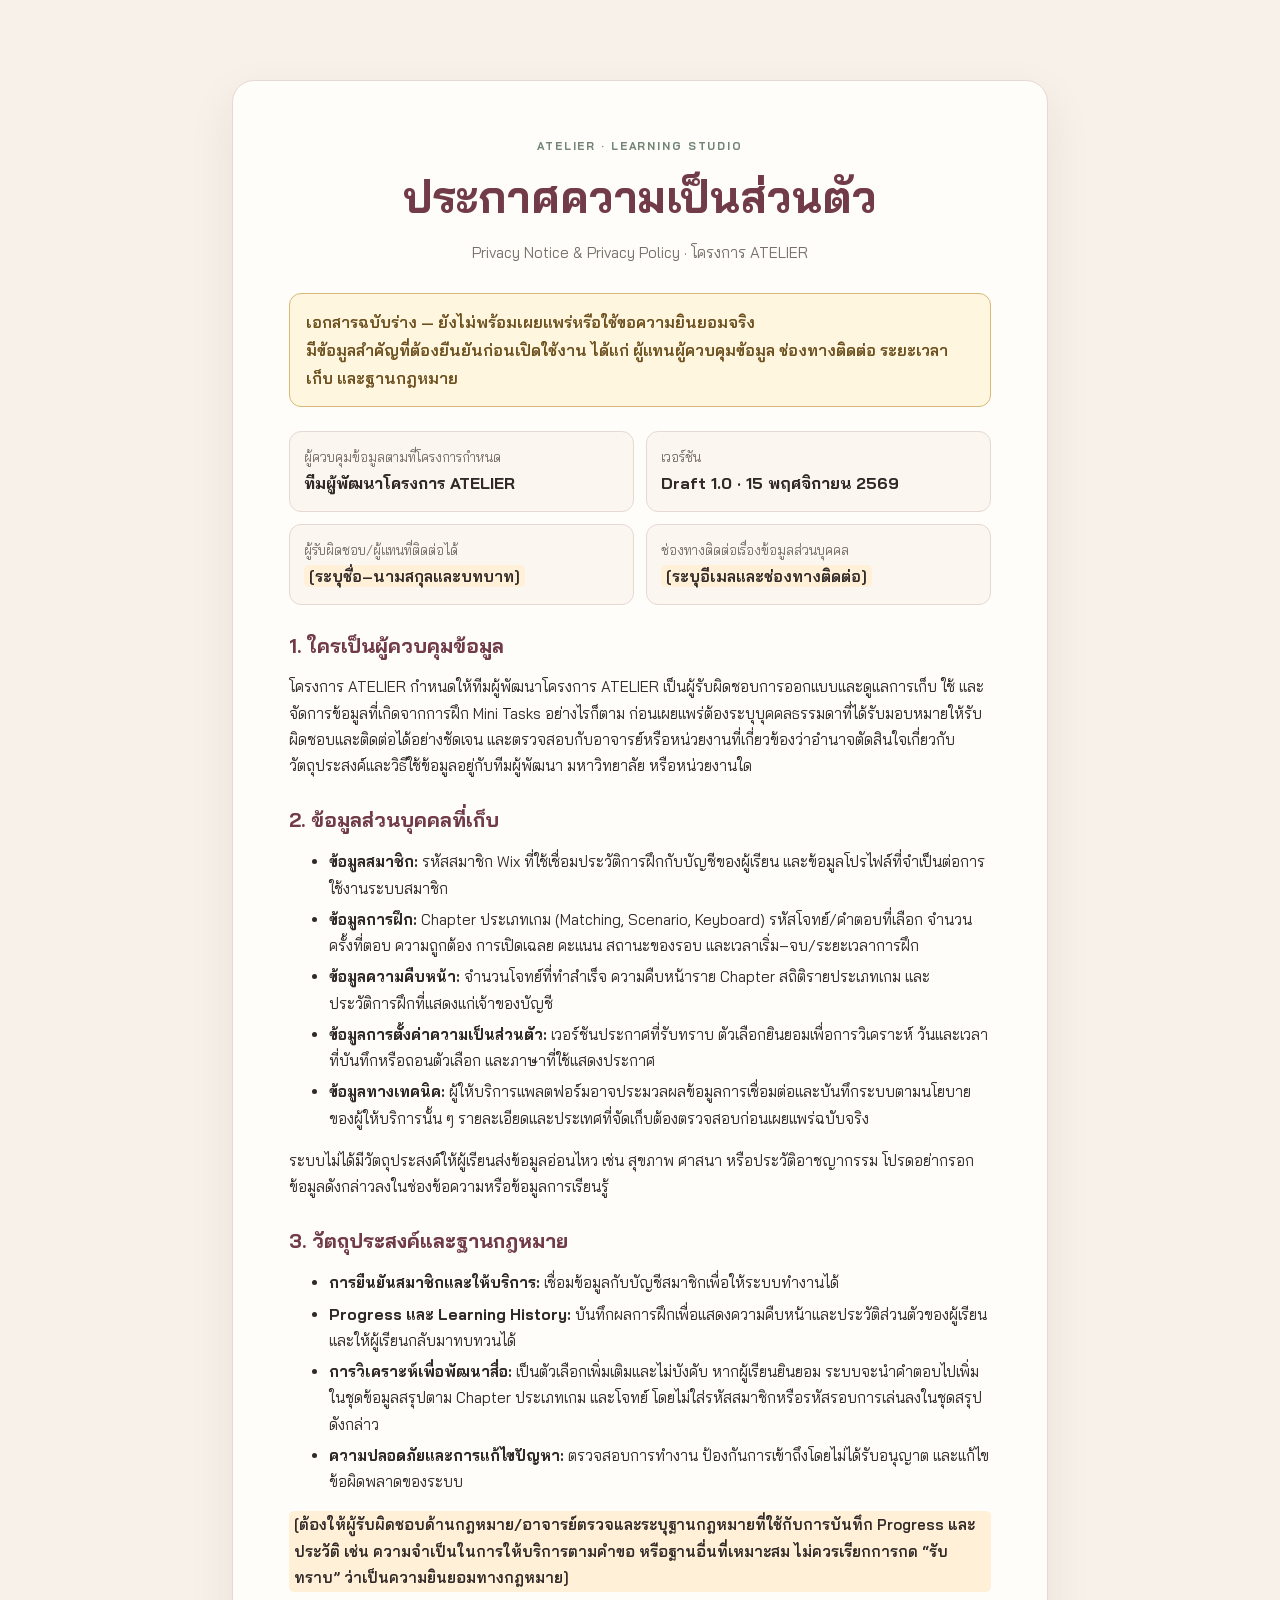
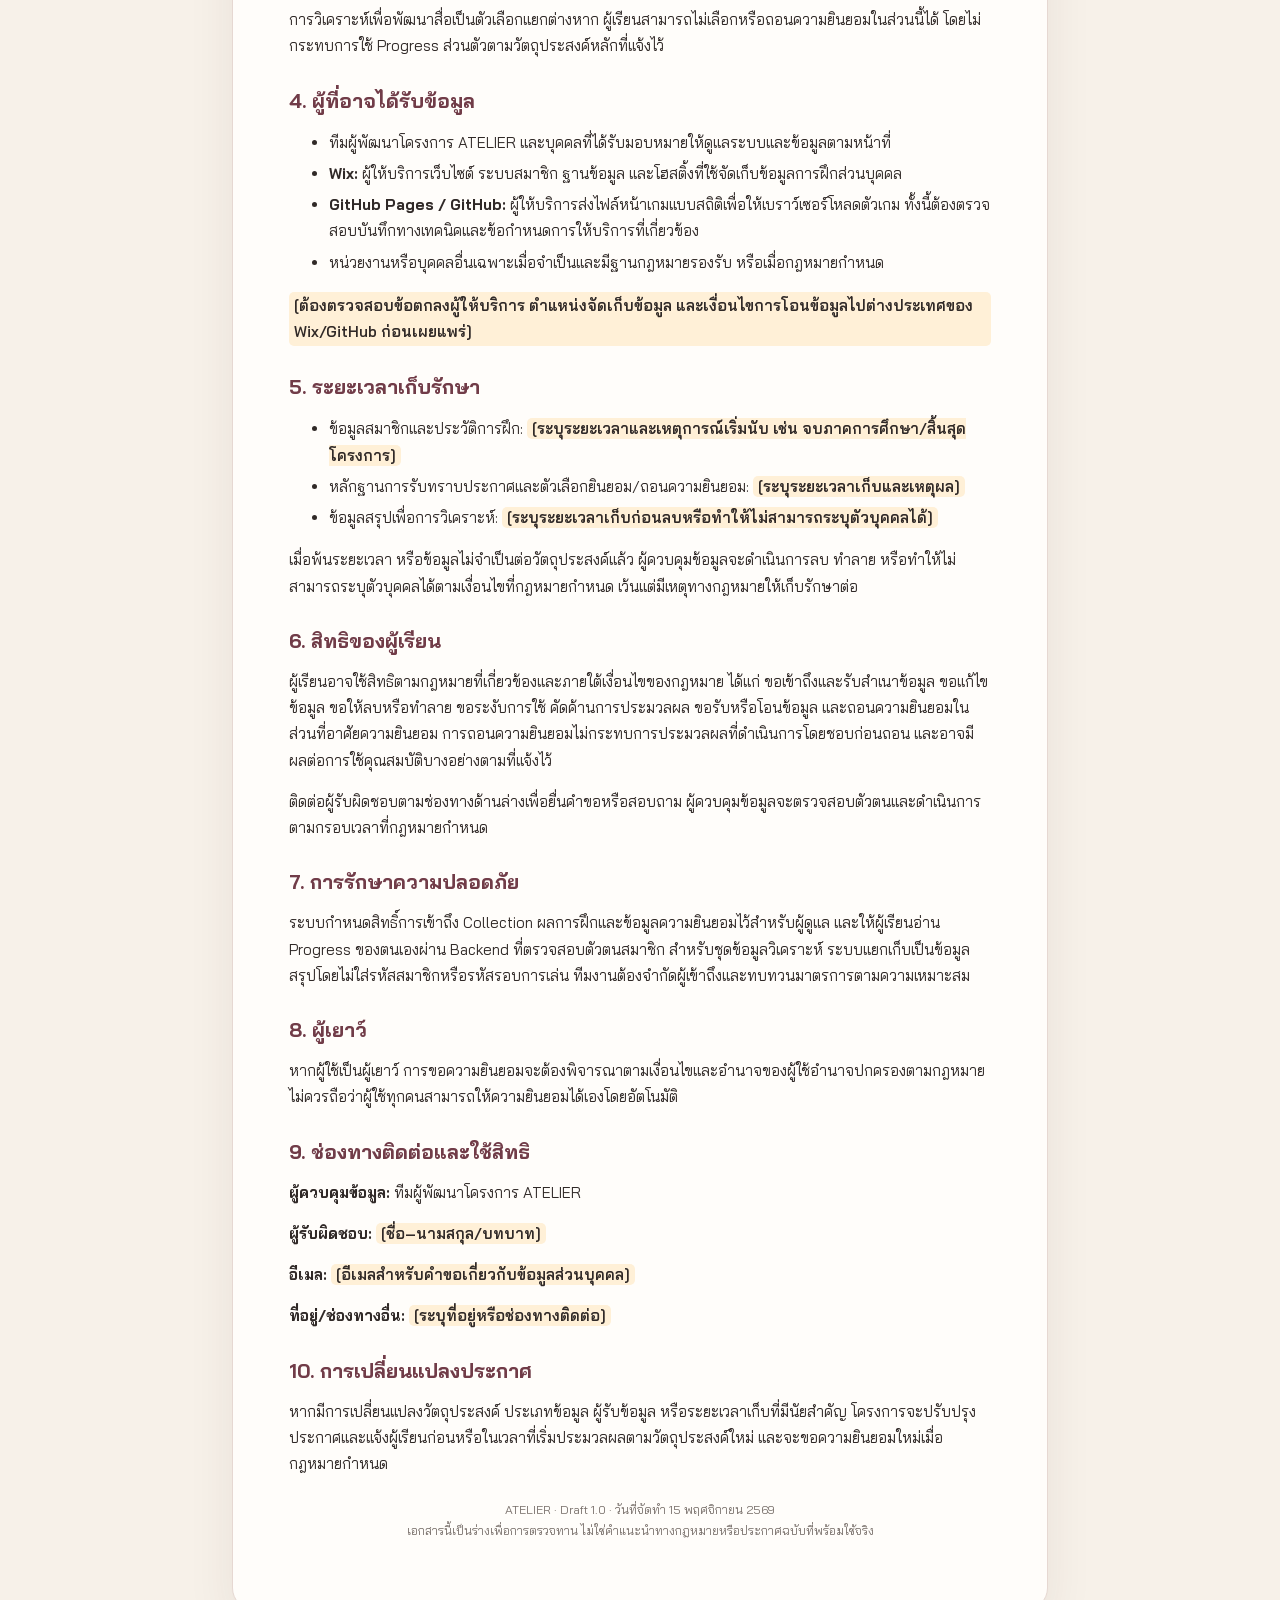
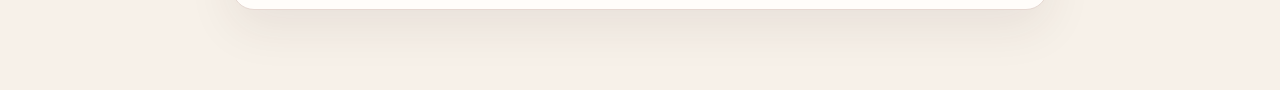
==== privacy-policy.html @ 86a50d72 "Add Thai ATELIER privacy policy draft for review" ====
<!doctype html>
<html lang="th">
<head>
  <meta charset="utf-8">
  <meta name="viewport" content="width=device-width,initial-scale=1">
  <meta name="theme-color" content="#f7f1e9">
  <title>Privacy Policy — ATELIER</title>
  <link rel="preconnect" href="https://fonts.googleapis.com">
  <link rel="preconnect" href="https://fonts.gstatic.com" crossorigin>
  <link href="https://fonts.googleapis.com/css2?family=Bai+Jamjuree:wght@300;400;500;600;700&display=swap" rel="stylesheet">
  <style>
    :root{--cream:#f7f1e9;--burgundy:#713c48;--sage:#718575;--ink:#302927;--paper:#fffdfa;--muted:#776e69;--line:#e6d8d2}
    *{box-sizing:border-box}
    body{margin:0;background:var(--cream);color:var(--ink);font-family:"Bai Jamjuree",sans-serif;line-height:1.75}
    main{max-width:900px;margin:38px auto;padding:clamp(18px,4vw,42px)}
    .sheet{background:var(--paper);border:1px solid var(--line);border-radius:22px;padding:clamp(24px,5vw,56px);box-shadow:0 18px 48px rgba(65,40,40,.08)}
    .eyebrow{text-align:center;color:var(--sage);font-size:11px;font-weight:700;letter-spacing:.17em}
    h1,h2{color:var(--burgundy);line-height:1.3}
    h1{text-align:center;font-size:clamp(30px,5vw,44px);margin:12px 0}
    .subtitle{text-align:center;color:var(--muted);margin-bottom:26px}
    h2{font-size:20px;margin:28px 0 8px}
    p,li{font-size:15px}
    li{margin:5px 0}
    .draft{padding:14px 16px;border:1px solid #d9b977;background:#fff6df;color:#6c4f1d;border-radius:12px;font-weight:600;margin:20px 0}
    .placeholder{background:#fff0d7;padding:1px 5px;border-radius:5px;font-weight:600}
    .meta{display:grid;grid-template-columns:1fr 1fr;gap:12px;margin:24px 0}
    .meta>div{border:1px solid var(--line);padding:14px;border-radius:12px;background:#fbf6f0}
    .meta small{display:block;color:var(--muted)}
    a{color:var(--burgundy)}
    .footer{text-align:center;color:var(--muted);font-size:12px;margin-top:22px}
    @media(max-width:650px){main{margin:0 auto;padding:12px}.sheet{border-radius:14px}.meta{grid-template-columns:1fr}}
  </style>
</head>
<body>
<main>
  <article class="sheet">
    <div class="eyebrow">ATELIER · LEARNING STUDIO</div>
    <h1>ประกาศความเป็นส่วนตัว</h1>
    <p class="subtitle">Privacy Notice & Privacy Policy · โครงการ ATELIER</p>

    <div class="draft">
      เอกสารฉบับร่าง — ยังไม่พร้อมเผยแพร่หรือใช้ขอความยินยอมจริง
      <br>มีข้อมูลสำคัญที่ต้องยืนยันก่อนเปิดใช้งาน ได้แก่ ผู้แทนผู้ควบคุมข้อมูล ช่องทางติดต่อ ระยะเวลาเก็บ และฐานกฎหมาย
    </div>

    <div class="meta">
      <div><small>ผู้ควบคุมข้อมูลตามที่โครงการกำหนด</small><strong>ทีมผู้พัฒนาโครงการ ATELIER</strong></div>
      <div><small>เวอร์ชัน</small><strong>Draft 1.0 · 15 พฤศจิกายน 2569</strong></div>
      <div><small>ผู้รับผิดชอบ/ผู้แทนที่ติดต่อได้</small><strong class="placeholder">[ระบุชื่อ–นามสกุลและบทบาท]</strong></div>
      <div><small>ช่องทางติดต่อเรื่องข้อมูลส่วนบุคคล</small><strong class="placeholder">[ระบุอีเมลและช่องทางติดต่อ]</strong></div>
    </div>

    <h2>1. ใครเป็นผู้ควบคุมข้อมูล</h2>
    <p>โครงการ ATELIER กำหนดให้ทีมผู้พัฒนาโครงการ ATELIER เป็นผู้รับผิดชอบการออกแบบและดูแลการเก็บ ใช้ และจัดการข้อมูลที่เกิดจากการฝึก Mini Tasks อย่างไรก็ตาม ก่อนเผยแพร่ต้องระบุบุคคลธรรมดาที่ได้รับมอบหมายให้รับผิดชอบและติดต่อได้อย่างชัดเจน และตรวจสอบกับอาจารย์หรือหน่วยงานที่เกี่ยวข้องว่าอำนาจตัดสินใจเกี่ยวกับวัตถุประสงค์และวิธีใช้ข้อมูลอยู่กับทีมผู้พัฒนา มหาวิทยาลัย หรือหน่วยงานใด</p>

    <h2>2. ข้อมูลส่วนบุคคลที่เก็บ</h2>
    <ul>
      <li><strong>ข้อมูลสมาชิก:</strong> รหัสสมาชิก Wix ที่ใช้เชื่อมประวัติการฝึกกับบัญชีของผู้เรียน และข้อมูลโปรไฟล์ที่จำเป็นต่อการใช้งานระบบสมาชิก</li>
      <li><strong>ข้อมูลการฝึก:</strong> Chapter ประเภทเกม (Matching, Scenario, Keyboard) รหัสโจทย์/คำตอบที่เลือก จำนวนครั้งที่ตอบ ความถูกต้อง การเปิดเฉลย คะแนน สถานะของรอบ และเวลาเริ่ม–จบ/ระยะเวลาการฝึก</li>
      <li><strong>ข้อมูลความคืบหน้า:</strong> จำนวนโจทย์ที่ทำสำเร็จ ความคืบหน้าราย Chapter สถิติรายประเภทเกม และประวัติการฝึกที่แสดงแก่เจ้าของบัญชี</li>
      <li><strong>ข้อมูลการตั้งค่าความเป็นส่วนตัว:</strong> เวอร์ชันประกาศที่รับทราบ ตัวเลือกยินยอมเพื่อการวิเคราะห์ วันและเวลาที่บันทึกหรือถอนตัวเลือก และภาษาที่ใช้แสดงประกาศ</li>
      <li><strong>ข้อมูลทางเทคนิค:</strong> ผู้ให้บริการแพลตฟอร์มอาจประมวลผลข้อมูลการเชื่อมต่อและบันทึกระบบตามนโยบายของผู้ให้บริการนั้น ๆ รายละเอียดและประเทศที่จัดเก็บต้องตรวจสอบก่อนเผยแพร่ฉบับจริง</li>
    </ul>
    <p>ระบบไม่ได้มีวัตถุประสงค์ให้ผู้เรียนส่งข้อมูลอ่อนไหว เช่น สุขภาพ ศาสนา หรือประวัติอาชญากรรม โปรดอย่ากรอกข้อมูลดังกล่าวลงในช่องข้อความหรือข้อมูลการเรียนรู้</p>

    <h2>3. วัตถุประสงค์และฐานกฎหมาย</h2>
    <ul>
      <li><strong>การยืนยันสมาชิกและให้บริการ:</strong> เชื่อมข้อมูลกับบัญชีสมาชิกเพื่อให้ระบบทำงานได้</li>
      <li><strong>Progress และ Learning History:</strong> บันทึกผลการฝึกเพื่อแสดงความคืบหน้าและประวัติส่วนตัวของผู้เรียน และให้ผู้เรียนกลับมาทบทวนได้</li>
      <li><strong>การวิเคราะห์เพื่อพัฒนาสื่อ:</strong> เป็นตัวเลือกเพิ่มเติมและไม่บังคับ หากผู้เรียนยินยอม ระบบจะนำคำตอบไปเพิ่มในชุดข้อมูลสรุปตาม Chapter ประเภทเกม และโจทย์ โดยไม่ใส่รหัสสมาชิกหรือรหัสรอบการเล่นลงในชุดสรุปดังกล่าว</li>
      <li><strong>ความปลอดภัยและการแก้ไขปัญหา:</strong> ตรวจสอบการทำงาน ป้องกันการเข้าถึงโดยไม่ได้รับอนุญาต และแก้ไขข้อผิดพลาดของระบบ</li>
    </ul>
    <p class="placeholder">[ต้องให้ผู้รับผิดชอบด้านกฎหมาย/อาจารย์ตรวจและระบุฐานกฎหมายที่ใช้กับการบันทึก Progress และประวัติ เช่น ความจำเป็นในการให้บริการตามคำขอ หรือฐานอื่นที่เหมาะสม ไม่ควรเรียกการกด “รับทราบ” ว่าเป็นความยินยอมทางกฎหมาย]</p>
    <p>การวิเคราะห์เพื่อพัฒนาสื่อเป็นตัวเลือกแยกต่างหาก ผู้เรียนสามารถไม่เลือกหรือถอนความยินยอมในส่วนนี้ได้ โดยไม่กระทบการใช้ Progress ส่วนตัวตามวัตถุประสงค์หลักที่แจ้งไว้</p>

    <h2>4. ผู้ที่อาจได้รับข้อมูล</h2>
    <ul>
      <li>ทีมผู้พัฒนาโครงการ ATELIER และบุคคลที่ได้รับมอบหมายให้ดูแลระบบและข้อมูลตามหน้าที่</li>
      <li><strong>Wix:</strong> ผู้ให้บริการเว็บไซต์ ระบบสมาชิก ฐานข้อมูล และโฮสติ้งที่ใช้จัดเก็บข้อมูลการฝึกส่วนบุคคล</li>
      <li><strong>GitHub Pages / GitHub:</strong> ผู้ให้บริการส่งไฟล์หน้าเกมแบบสถิติเพื่อให้เบราว์เซอร์โหลดตัวเกม ทั้งนี้ต้องตรวจสอบบันทึกทางเทคนิคและข้อกำหนดการให้บริการที่เกี่ยวข้อง</li>
      <li>หน่วยงานหรือบุคคลอื่นเฉพาะเมื่อจำเป็นและมีฐานกฎหมายรองรับ หรือเมื่อกฎหมายกำหนด</li>
    </ul>
    <p class="placeholder">[ต้องตรวจสอบข้อตกลงผู้ให้บริการ ตำแหน่งจัดเก็บข้อมูล และเงื่อนไขการโอนข้อมูลไปต่างประเทศของ Wix/GitHub ก่อนเผยแพร่]</p>

    <h2>5. ระยะเวลาเก็บรักษา</h2>
    <ul>
      <li>ข้อมูลสมาชิกและประวัติการฝึก: <span class="placeholder">[ระบุระยะเวลาและเหตุการณ์เริ่มนับ เช่น จบภาคการศึกษา/สิ้นสุดโครงการ]</span></li>
      <li>หลักฐานการรับทราบประกาศและตัวเลือกยินยอม/ถอนความยินยอม: <span class="placeholder">[ระบุระยะเวลาเก็บและเหตุผล]</span></li>
      <li>ข้อมูลสรุปเพื่อการวิเคราะห์: <span class="placeholder">[ระบุระยะเวลาเก็บก่อนลบหรือทำให้ไม่สามารถระบุตัวบุคคลได้]</span></li>
    </ul>
    <p>เมื่อพ้นระยะเวลา หรือข้อมูลไม่จำเป็นต่อวัตถุประสงค์แล้ว ผู้ควบคุมข้อมูลจะดำเนินการลบ ทำลาย หรือทำให้ไม่สามารถระบุตัวบุคคลได้ตามเงื่อนไขที่กฎหมายกำหนด เว้นแต่มีเหตุทางกฎหมายให้เก็บรักษาต่อ</p>

    <h2>6. สิทธิของผู้เรียน</h2>
    <p>ผู้เรียนอาจใช้สิทธิตามกฎหมายที่เกี่ยวข้องและภายใต้เงื่อนไขของกฎหมาย ได้แก่ ขอเข้าถึงและรับสำเนาข้อมูล ขอแก้ไขข้อมูล ขอให้ลบหรือทำลาย ขอระงับการใช้ คัดค้านการประมวลผล ขอรับหรือโอนข้อมูล และถอนความยินยอมในส่วนที่อาศัยความยินยอม การถอนความยินยอมไม่กระทบการประมวลผลที่ดำเนินการโดยชอบก่อนถอน และอาจมีผลต่อการใช้คุณสมบัติบางอย่างตามที่แจ้งไว้</p>
    <p>ติดต่อผู้รับผิดชอบตามช่องทางด้านล่างเพื่อยื่นคำขอหรือสอบถาม ผู้ควบคุมข้อมูลจะตรวจสอบตัวตนและดำเนินการตามกรอบเวลาที่กฎหมายกำหนด</p>

    <h2>7. การรักษาความปลอดภัย</h2>
    <p>ระบบกำหนดสิทธิ์การเข้าถึง Collection ผลการฝึกและข้อมูลความยินยอมไว้สำหรับผู้ดูแล และให้ผู้เรียนอ่าน Progress ของตนเองผ่าน Backend ที่ตรวจสอบตัวตนสมาชิก สำหรับชุดข้อมูลวิเคราะห์ ระบบแยกเก็บเป็นข้อมูลสรุปโดยไม่ใส่รหัสสมาชิกหรือรหัสรอบการเล่น ทีมงานต้องจำกัดผู้เข้าถึงและทบทวนมาตรการตามความเหมาะสม</p>

    <h2>8. ผู้เยาว์</h2>
    <p>หากผู้ใช้เป็นผู้เยาว์ การขอความยินยอมจะต้องพิจารณาตามเงื่อนไขและอำนาจของผู้ใช้อำนาจปกครองตามกฎหมาย ไม่ควรถือว่าผู้ใช้ทุกคนสามารถให้ความยินยอมได้เองโดยอัตโนมัติ</p>

    <h2>9. ช่องทางติดต่อและใช้สิทธิ</h2>
    <p><strong>ผู้ควบคุมข้อมูล:</strong> ทีมผู้พัฒนาโครงการ ATELIER</p>
    <p><strong>ผู้รับผิดชอบ:</strong> <span class="placeholder">[ชื่อ–นามสกุล/บทบาท]</span></p>
    <p><strong>อีเมล:</strong> <span class="placeholder">[อีเมลสำหรับคำขอเกี่ยวกับข้อมูลส่วนบุคคล]</span></p>
    <p><strong>ที่อยู่/ช่องทางอื่น:</strong> <span class="placeholder">[ระบุที่อยู่หรือช่องทางติดต่อ]</span></p>

    <h2>10. การเปลี่ยนแปลงประกาศ</h2>
    <p>หากมีการเปลี่ยนแปลงวัตถุประสงค์ ประเภทข้อมูล ผู้รับข้อมูล หรือระยะเวลาเก็บที่มีนัยสำคัญ โครงการจะปรับปรุงประกาศและแจ้งผู้เรียนก่อนหรือในเวลาที่เริ่มประมวลผลตามวัตถุประสงค์ใหม่ และจะขอความยินยอมใหม่เมื่อกฎหมายกำหนด</p>

    <p class="footer">ATELIER · Draft 1.0 · วันที่จัดทำ 15 พฤศจิกายน 2569<br>เอกสารนี้เป็นร่างเพื่อการตรวจทาน ไม่ใช่คำแนะนำทางกฎหมายหรือประกาศฉบับที่พร้อมใช้จริง</p>
  </article>
</main>
</body>
</html>
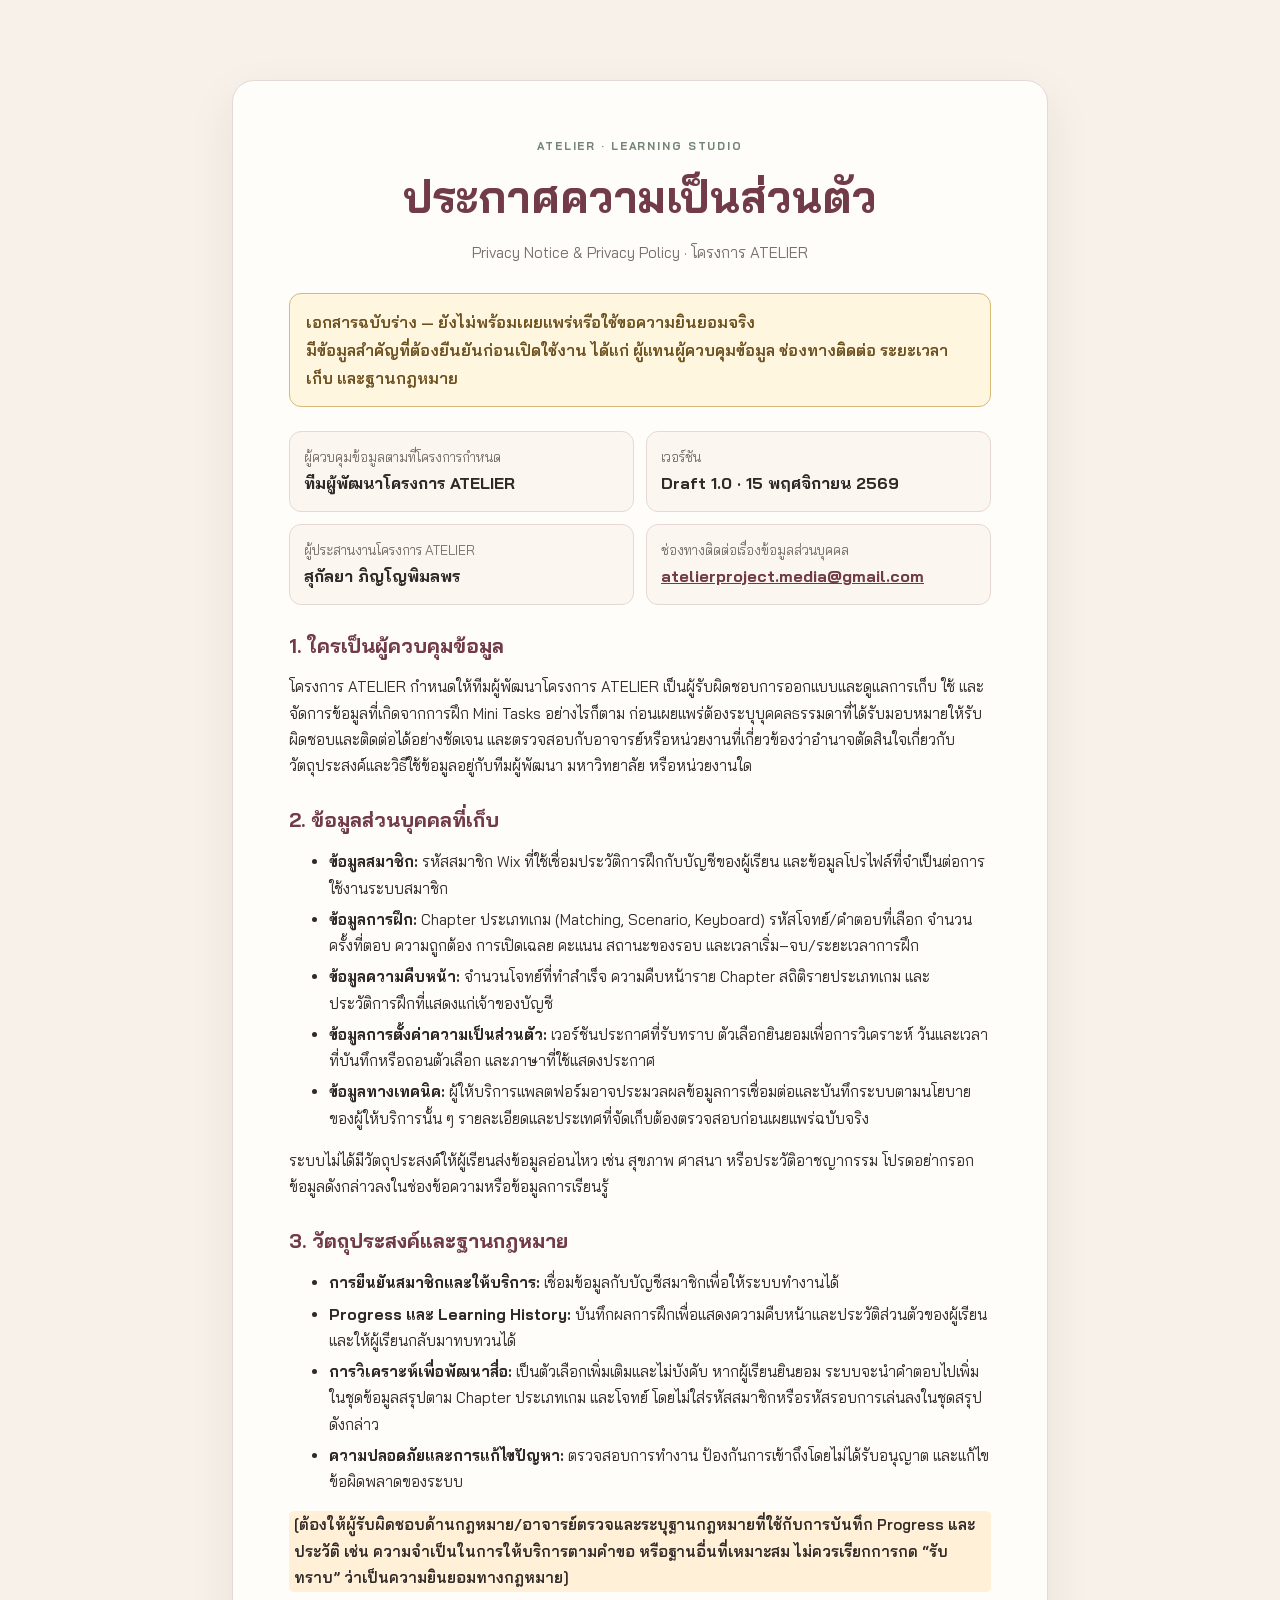
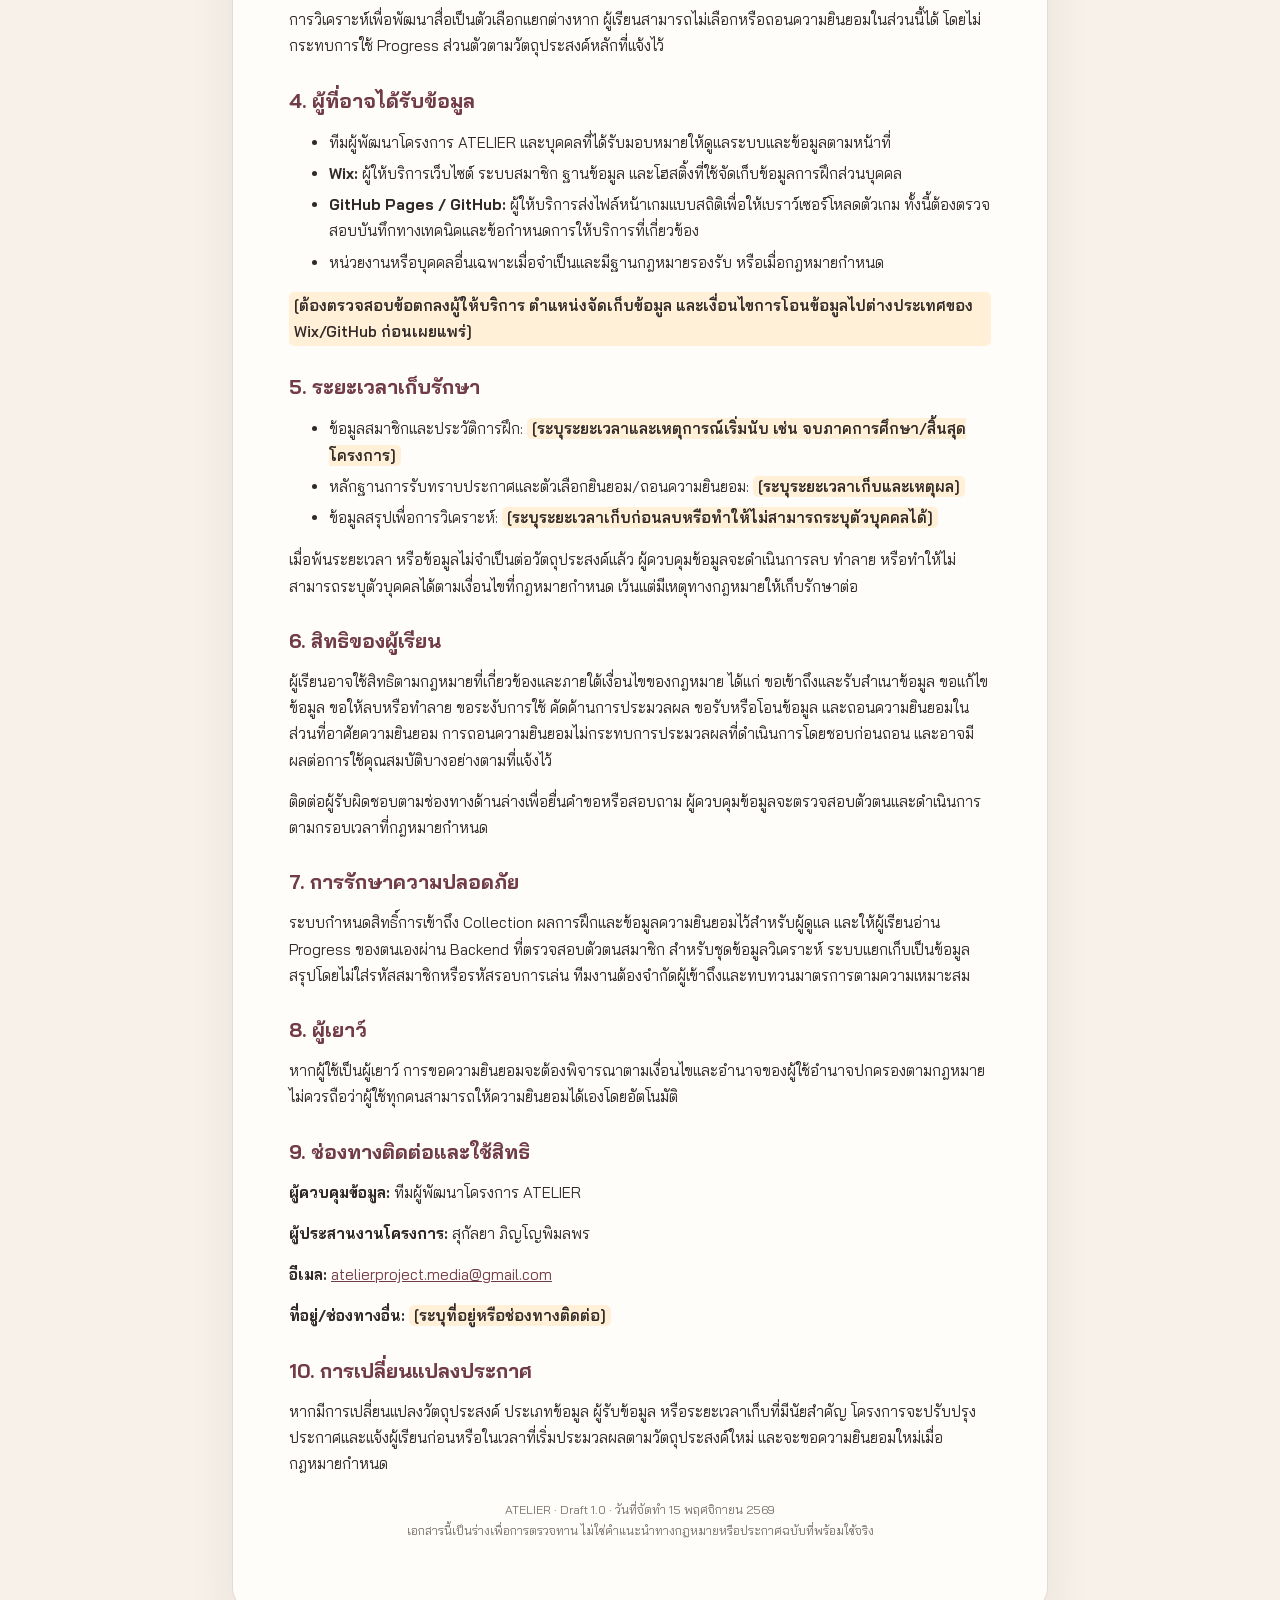
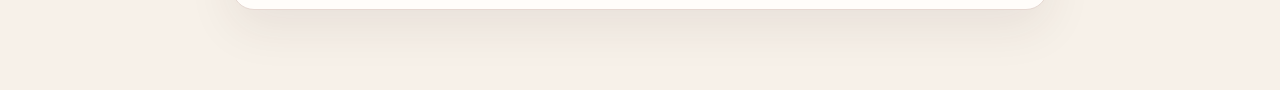
==== commit df8db768: "Add ATELIER project coordinator contact to privacy policy draft" ====
--- a/privacy-policy.html
+++ b/privacy-policy.html
@@ -46,8 +46,8 @@
     <div class="meta">
       <div><small>ผู้ควบคุมข้อมูลตามที่โครงการกำหนด</small><strong>ทีมผู้พัฒนาโครงการ ATELIER</strong></div>
       <div><small>เวอร์ชัน</small><strong>Draft 1.0 · 15 พฤศจิกายน 2569</strong></div>
-      <div><small>ผู้รับผิดชอบ/ผู้แทนที่ติดต่อได้</small><strong class="placeholder">[ระบุชื่อ–นามสกุลและบทบาท]</strong></div>
-      <div><small>ช่องทางติดต่อเรื่องข้อมูลส่วนบุคคล</small><strong class="placeholder">[ระบุอีเมลและช่องทางติดต่อ]</strong></div>
+      <div><small>ผู้ประสานงานโครงการ ATELIER</small><strong>สุกัลยา ภิญโญพิมลพร</strong></div>
+      <div><small>ช่องทางติดต่อเรื่องข้อมูลส่วนบุคคล</small><strong><a href="mailto:atelierproject.media@gmail.com">atelierproject.media@gmail.com</a></strong></div>
     </div>
 
     <h2>1. ใครเป็นผู้ควบคุมข้อมูล</h2>
@@ -102,8 +102,8 @@
 
     <h2>9. ช่องทางติดต่อและใช้สิทธิ</h2>
     <p><strong>ผู้ควบคุมข้อมูล:</strong> ทีมผู้พัฒนาโครงการ ATELIER</p>
-    <p><strong>ผู้รับผิดชอบ:</strong> <span class="placeholder">[ชื่อ–นามสกุล/บทบาท]</span></p>
-    <p><strong>อีเมล:</strong> <span class="placeholder">[อีเมลสำหรับคำขอเกี่ยวกับข้อมูลส่วนบุคคล]</span></p>
+    <p><strong>ผู้ประสานงานโครงการ:</strong> สุกัลยา ภิญโญพิมลพร</p>
+    <p><strong>อีเมล:</strong> <a href="mailto:atelierproject.media@gmail.com">atelierproject.media@gmail.com</a></p>
     <p><strong>ที่อยู่/ช่องทางอื่น:</strong> <span class="placeholder">[ระบุที่อยู่หรือช่องทางติดต่อ]</span></p>
 
     <h2>10. การเปลี่ยนแปลงประกาศ</h2>
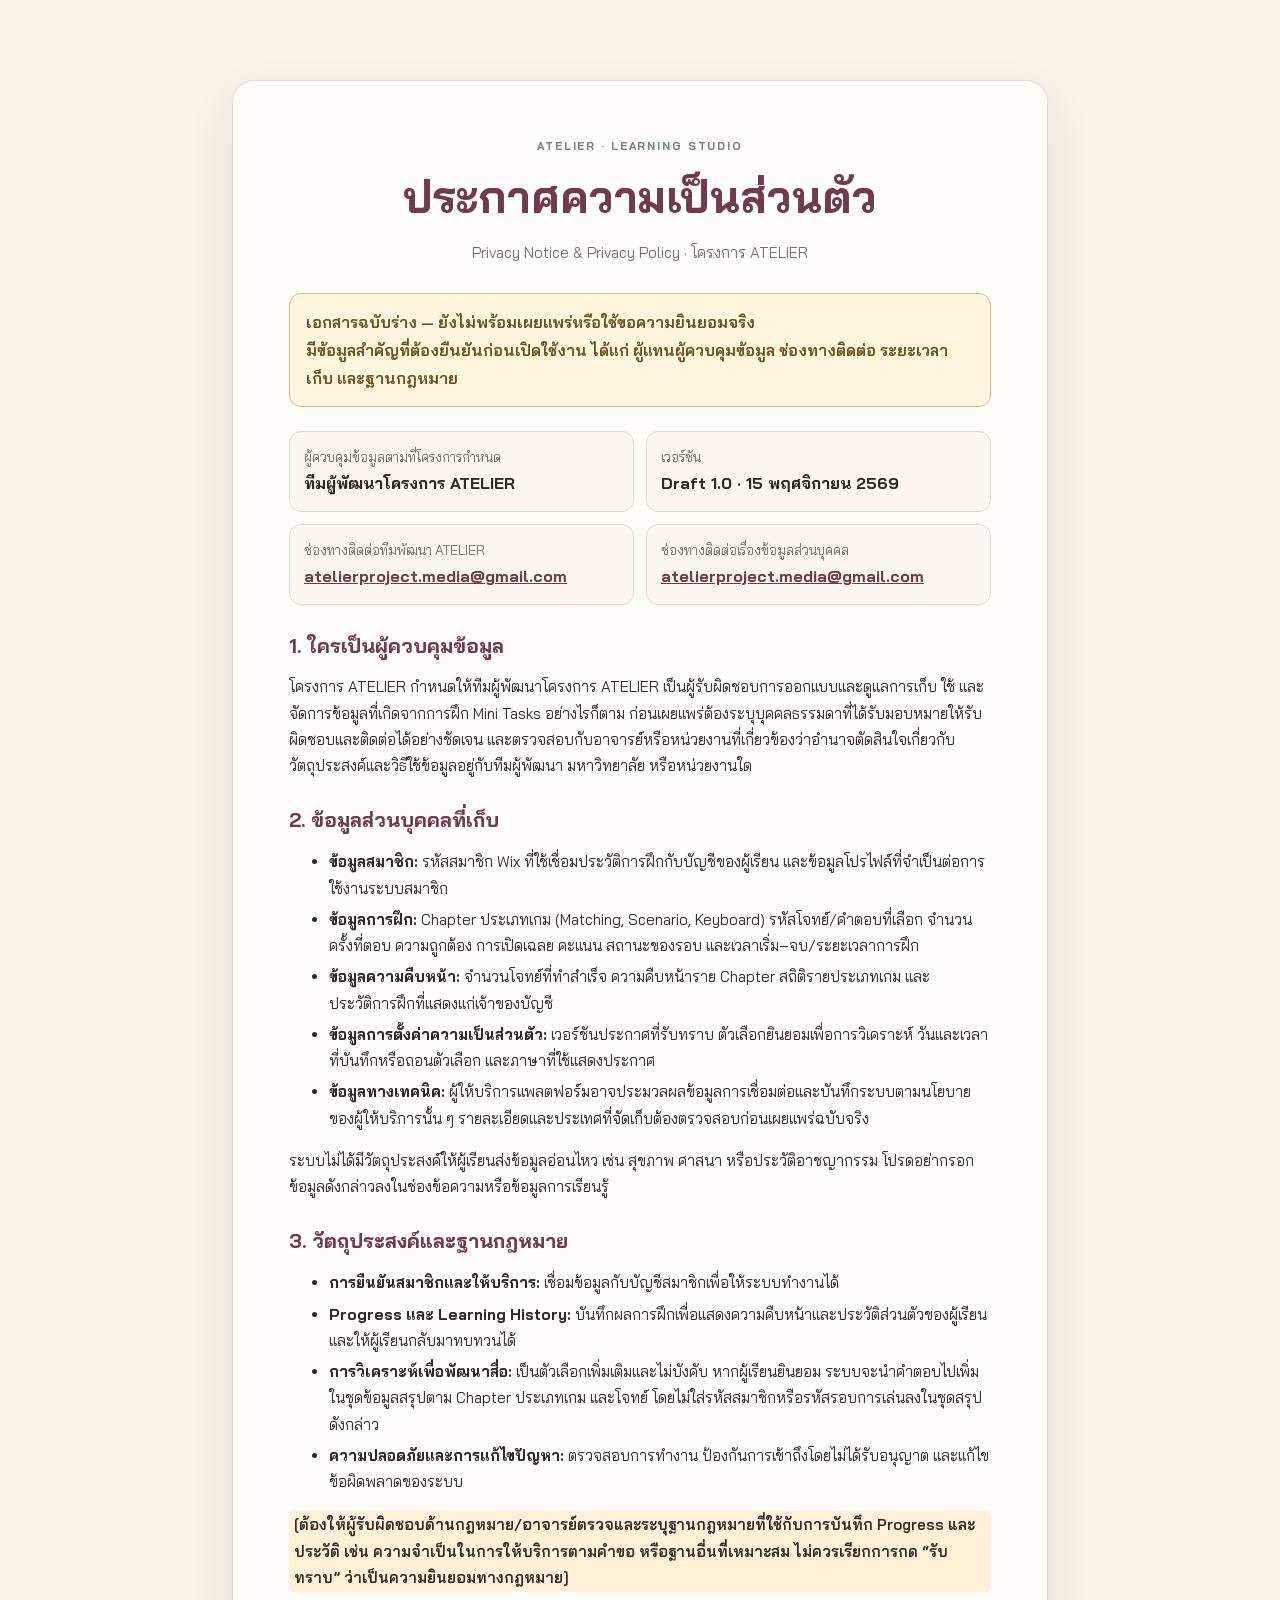
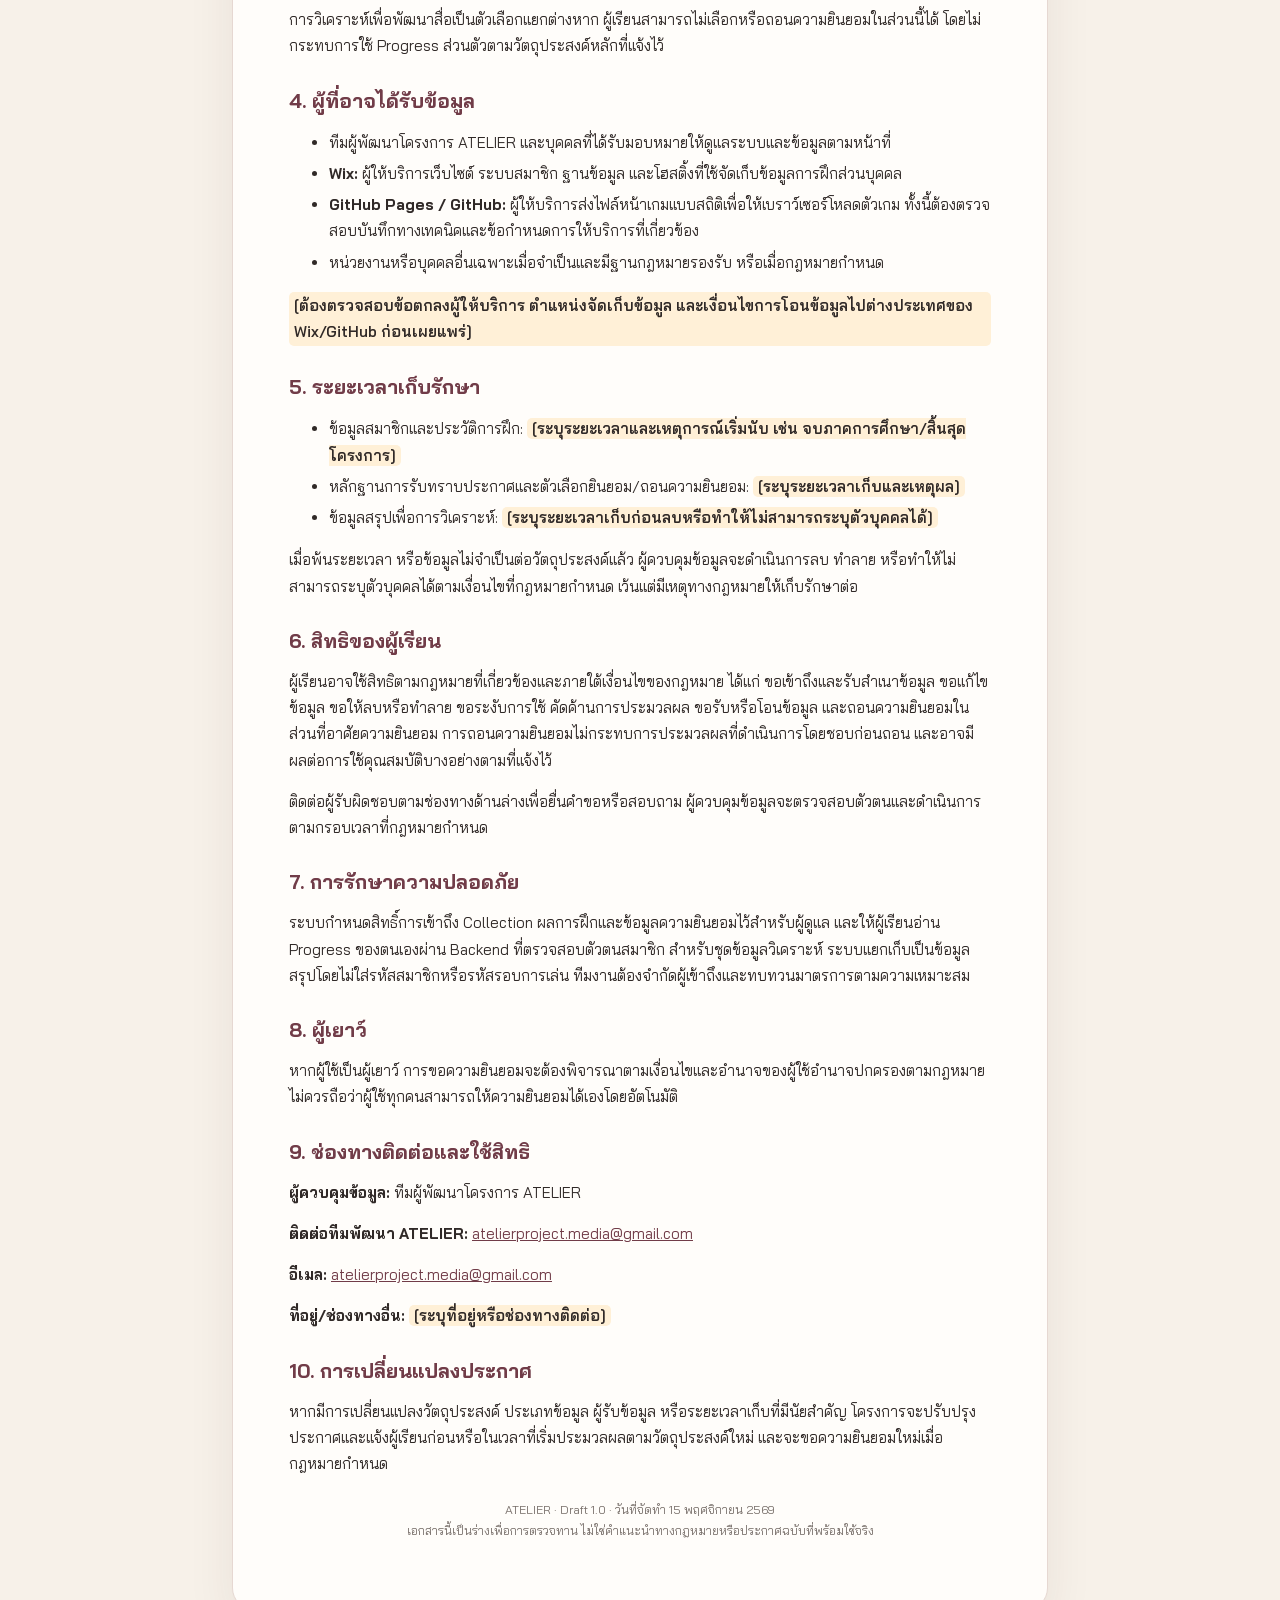
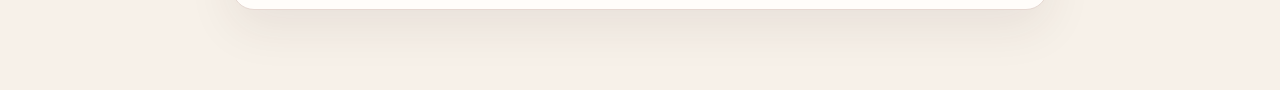
==== commit 7b4e1a8a: "Use ATELIER development team email as the sole privacy contact" ====
--- a/privacy-policy.html
+++ b/privacy-policy.html
@@ -46,7 +46,7 @@
     <div class="meta">
       <div><small>ผู้ควบคุมข้อมูลตามที่โครงการกำหนด</small><strong>ทีมผู้พัฒนาโครงการ ATELIER</strong></div>
       <div><small>เวอร์ชัน</small><strong>Draft 1.0 · 15 พฤศจิกายน 2569</strong></div>
-      <div><small>ผู้ประสานงานโครงการ ATELIER</small><strong>สุกัลยา ภิญโญพิมลพร</strong></div>
+      <div><small>ช่องทางติดต่อทีมพัฒนา ATELIER</small><strong><a href="mailto:atelierproject.media@gmail.com">atelierproject.media@gmail.com</a></strong></div>
       <div><small>ช่องทางติดต่อเรื่องข้อมูลส่วนบุคคล</small><strong><a href="mailto:atelierproject.media@gmail.com">atelierproject.media@gmail.com</a></strong></div>
     </div>
 
@@ -102,7 +102,7 @@
 
     <h2>9. ช่องทางติดต่อและใช้สิทธิ</h2>
     <p><strong>ผู้ควบคุมข้อมูล:</strong> ทีมผู้พัฒนาโครงการ ATELIER</p>
-    <p><strong>ผู้ประสานงานโครงการ:</strong> สุกัลยา ภิญโญพิมลพร</p>
+    <p><strong>ติดต่อทีมพัฒนา ATELIER:</strong> <a href="mailto:atelierproject.media@gmail.com">atelierproject.media@gmail.com</a></p>
     <p><strong>อีเมล:</strong> <a href="mailto:atelierproject.media@gmail.com">atelierproject.media@gmail.com</a></p>
     <p><strong>ที่อยู่/ช่องทางอื่น:</strong> <span class="placeholder">[ระบุที่อยู่หรือช่องทางติดต่อ]</span></p>
 
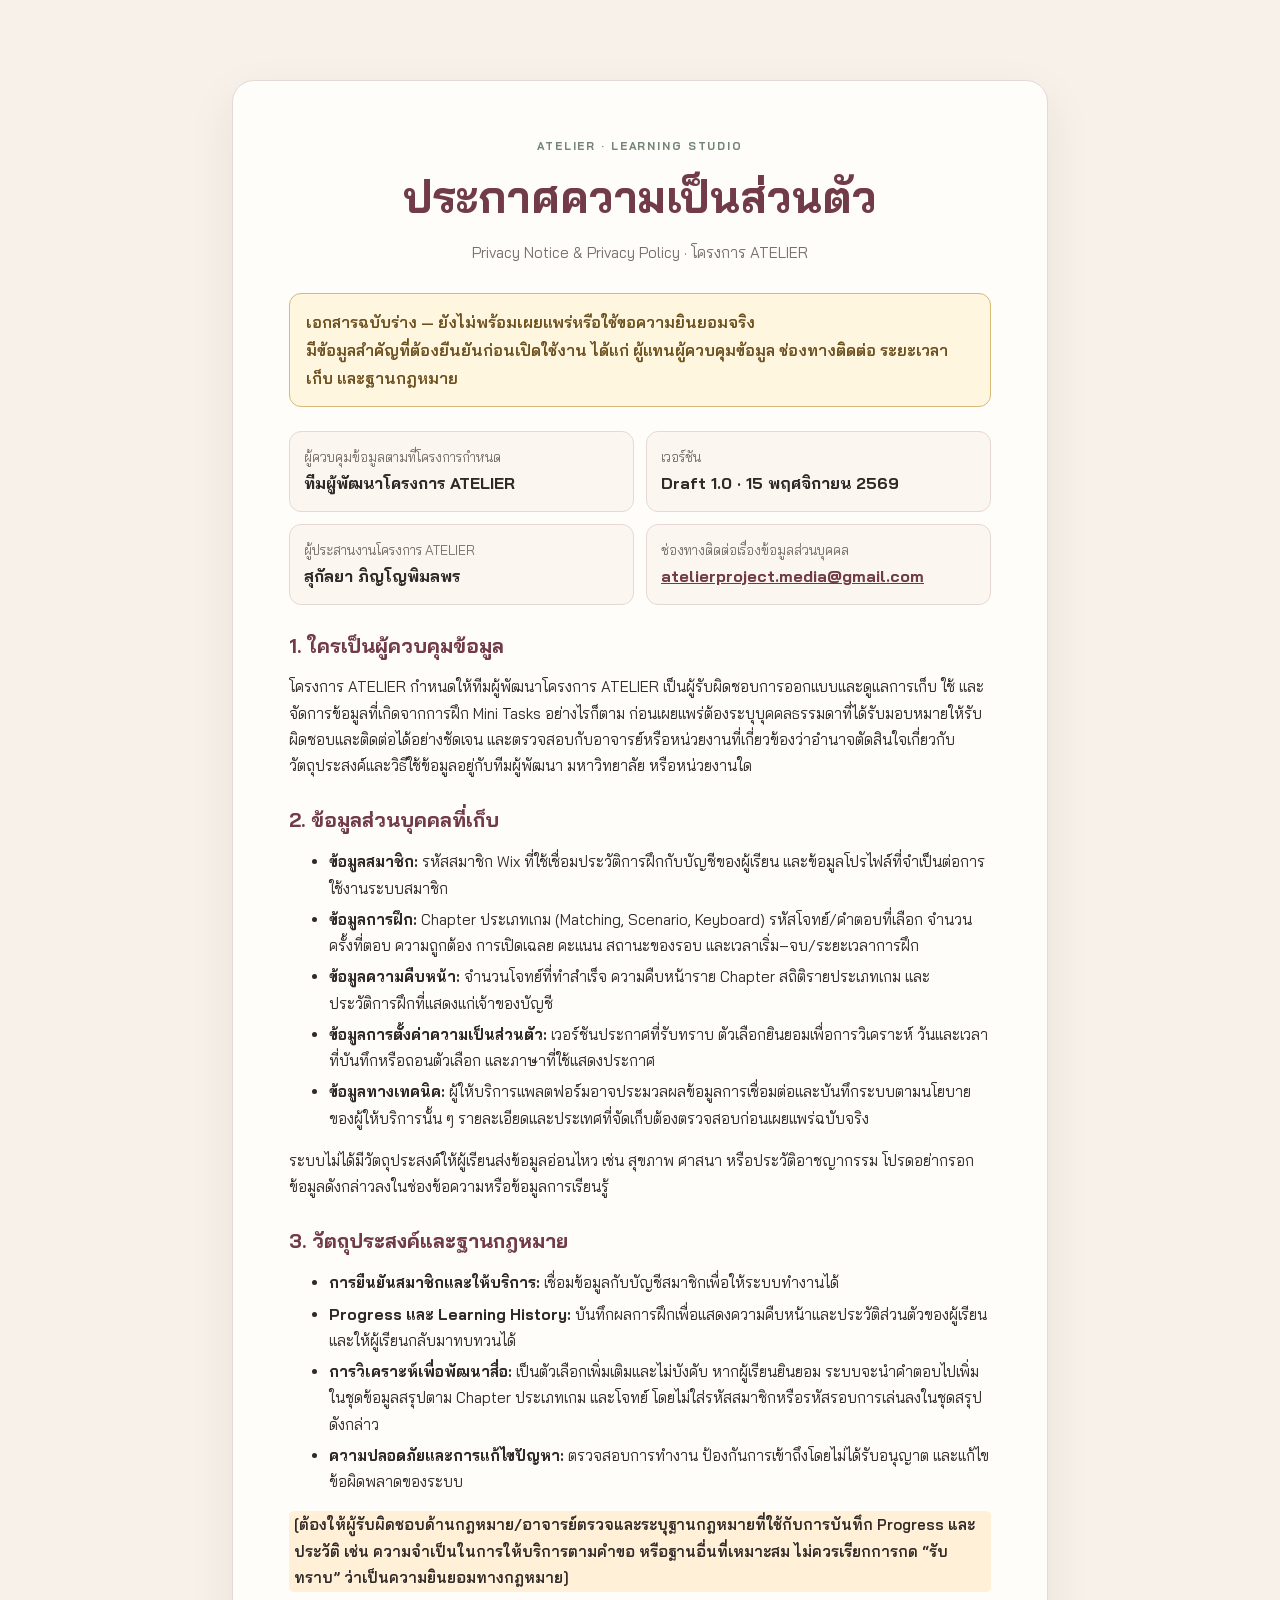
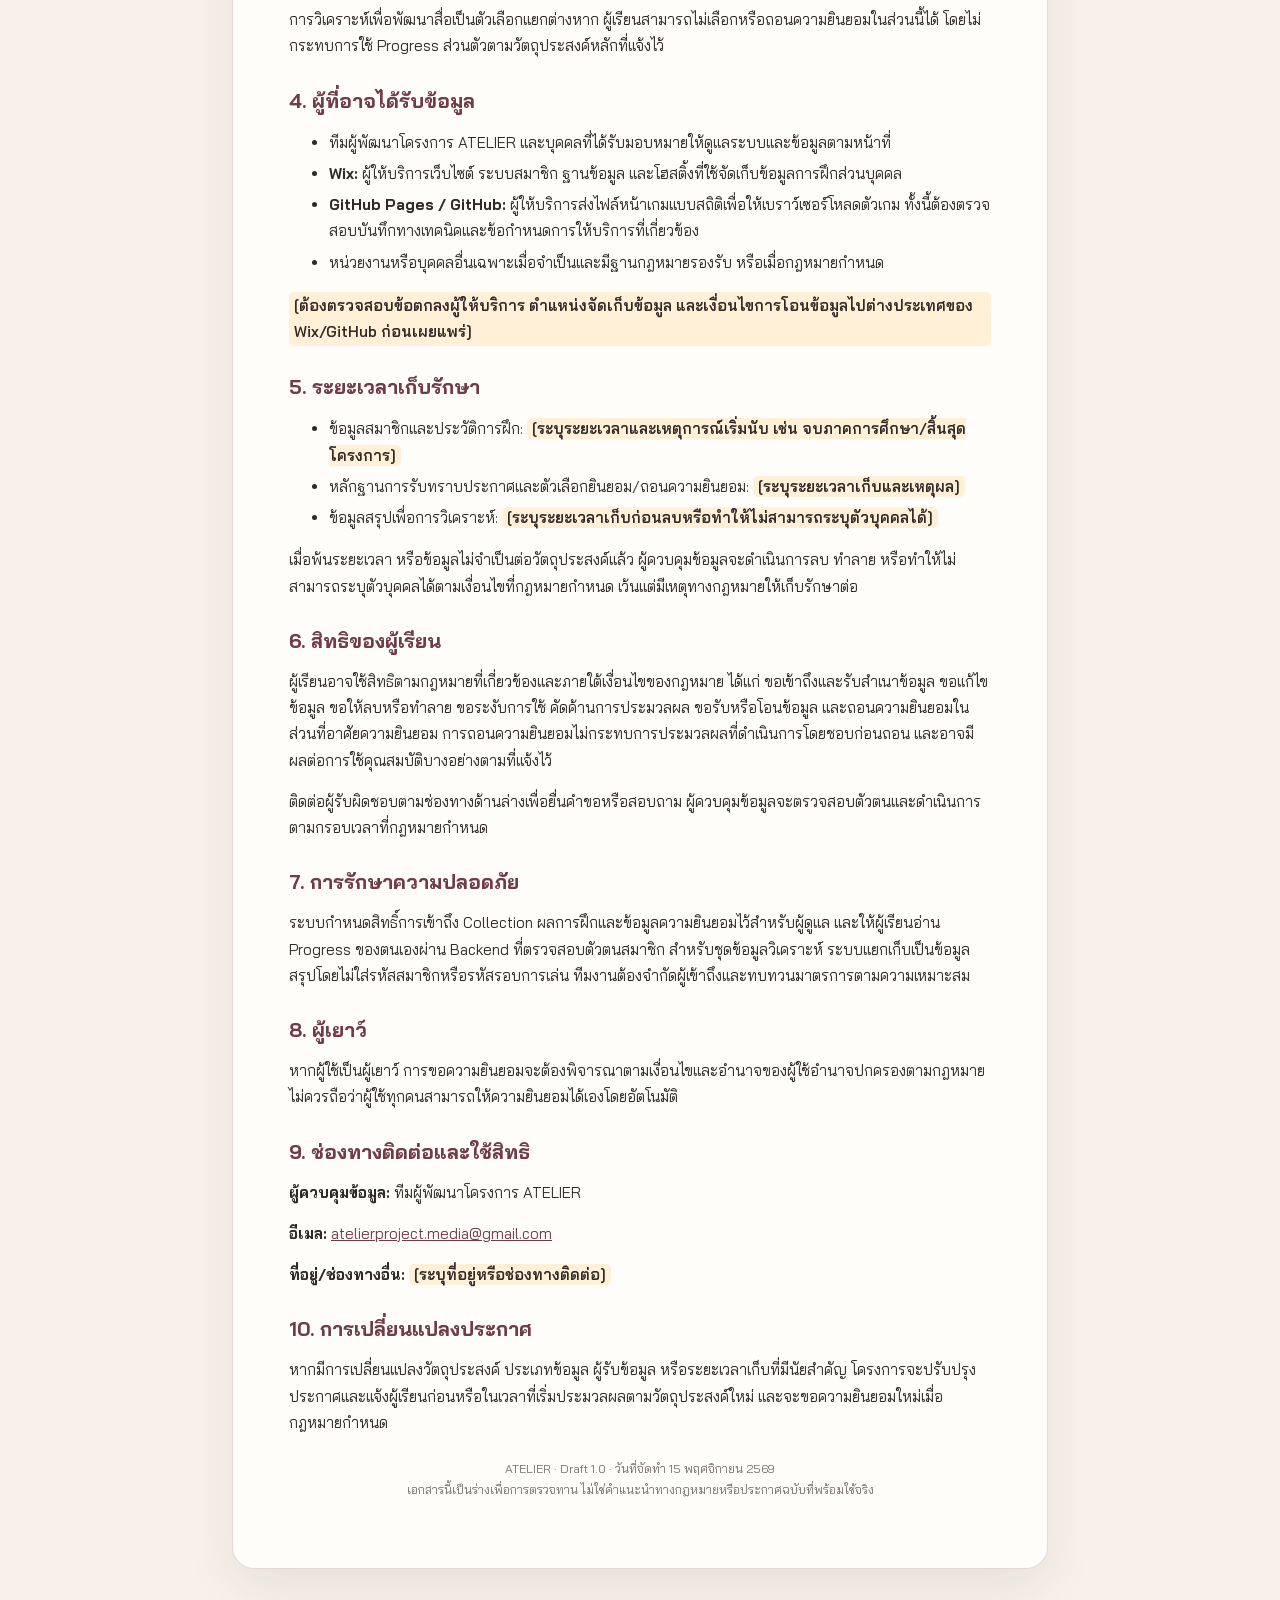
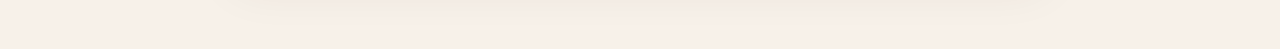
==== commit fe6af215: "Update privacy-policy.html" ====
--- a/privacy-policy.html
+++ b/privacy-policy.html
@@ -46,7 +46,7 @@
     <div class="meta">
       <div><small>ผู้ควบคุมข้อมูลตามที่โครงการกำหนด</small><strong>ทีมผู้พัฒนาโครงการ ATELIER</strong></div>
       <div><small>เวอร์ชัน</small><strong>Draft 1.0 · 15 พฤศจิกายน 2569</strong></div>
-      <div><small>ช่องทางติดต่อทีมพัฒนา ATELIER</small><strong><a href="mailto:atelierproject.media@gmail.com">atelierproject.media@gmail.com</a></strong></div>
+      <div><small>ผู้ประสานงานโครงการ ATELIER</small><strong>สุกัลยา ภิญโญพิมลพร</strong></div>
       <div><small>ช่องทางติดต่อเรื่องข้อมูลส่วนบุคคล</small><strong><a href="mailto:atelierproject.media@gmail.com">atelierproject.media@gmail.com</a></strong></div>
     </div>
 
@@ -102,7 +102,6 @@
 
     <h2>9. ช่องทางติดต่อและใช้สิทธิ</h2>
     <p><strong>ผู้ควบคุมข้อมูล:</strong> ทีมผู้พัฒนาโครงการ ATELIER</p>
-    <p><strong>ติดต่อทีมพัฒนา ATELIER:</strong> <a href="mailto:atelierproject.media@gmail.com">atelierproject.media@gmail.com</a></p>
     <p><strong>อีเมล:</strong> <a href="mailto:atelierproject.media@gmail.com">atelierproject.media@gmail.com</a></p>
     <p><strong>ที่อยู่/ช่องทางอื่น:</strong> <span class="placeholder">[ระบุที่อยู่หรือช่องทางติดต่อ]</span></p>
 
@@ -113,4 +112,4 @@
   </article>
 </main>
 </body>
-</html>+</html>
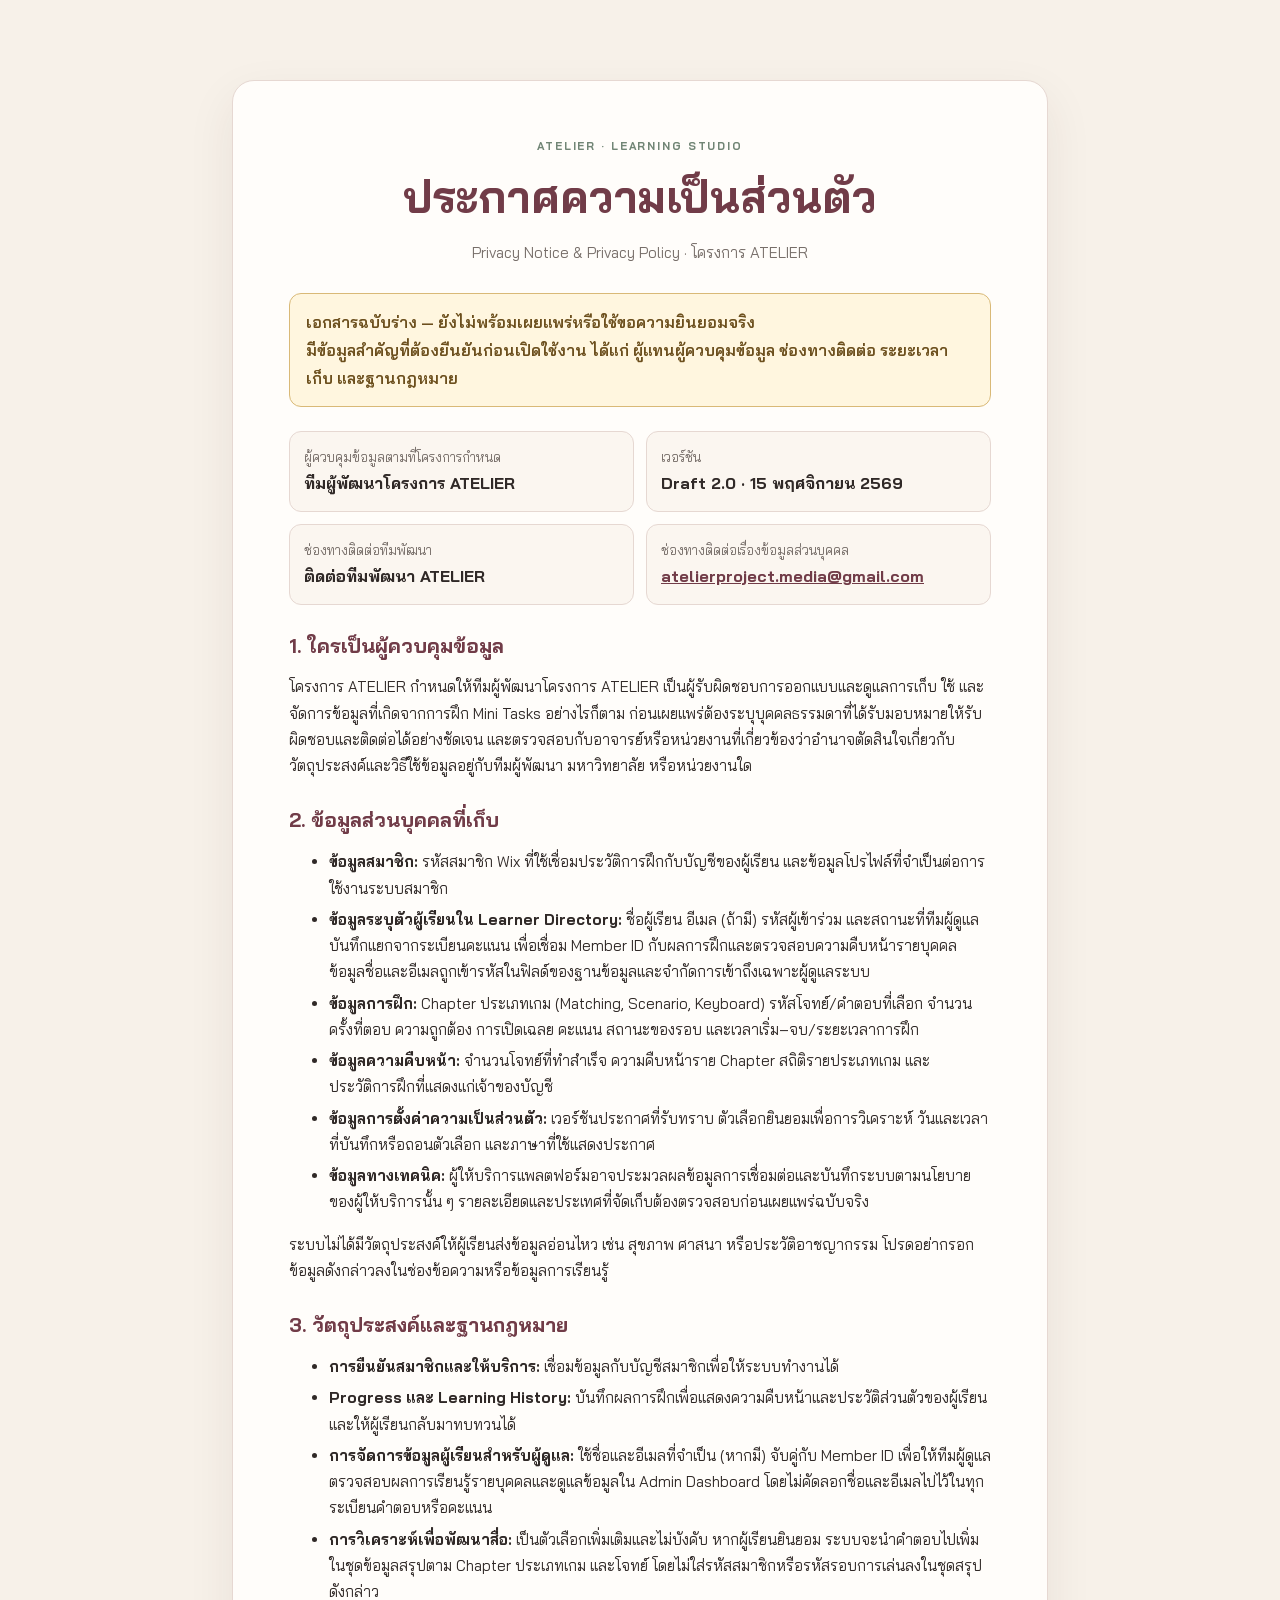
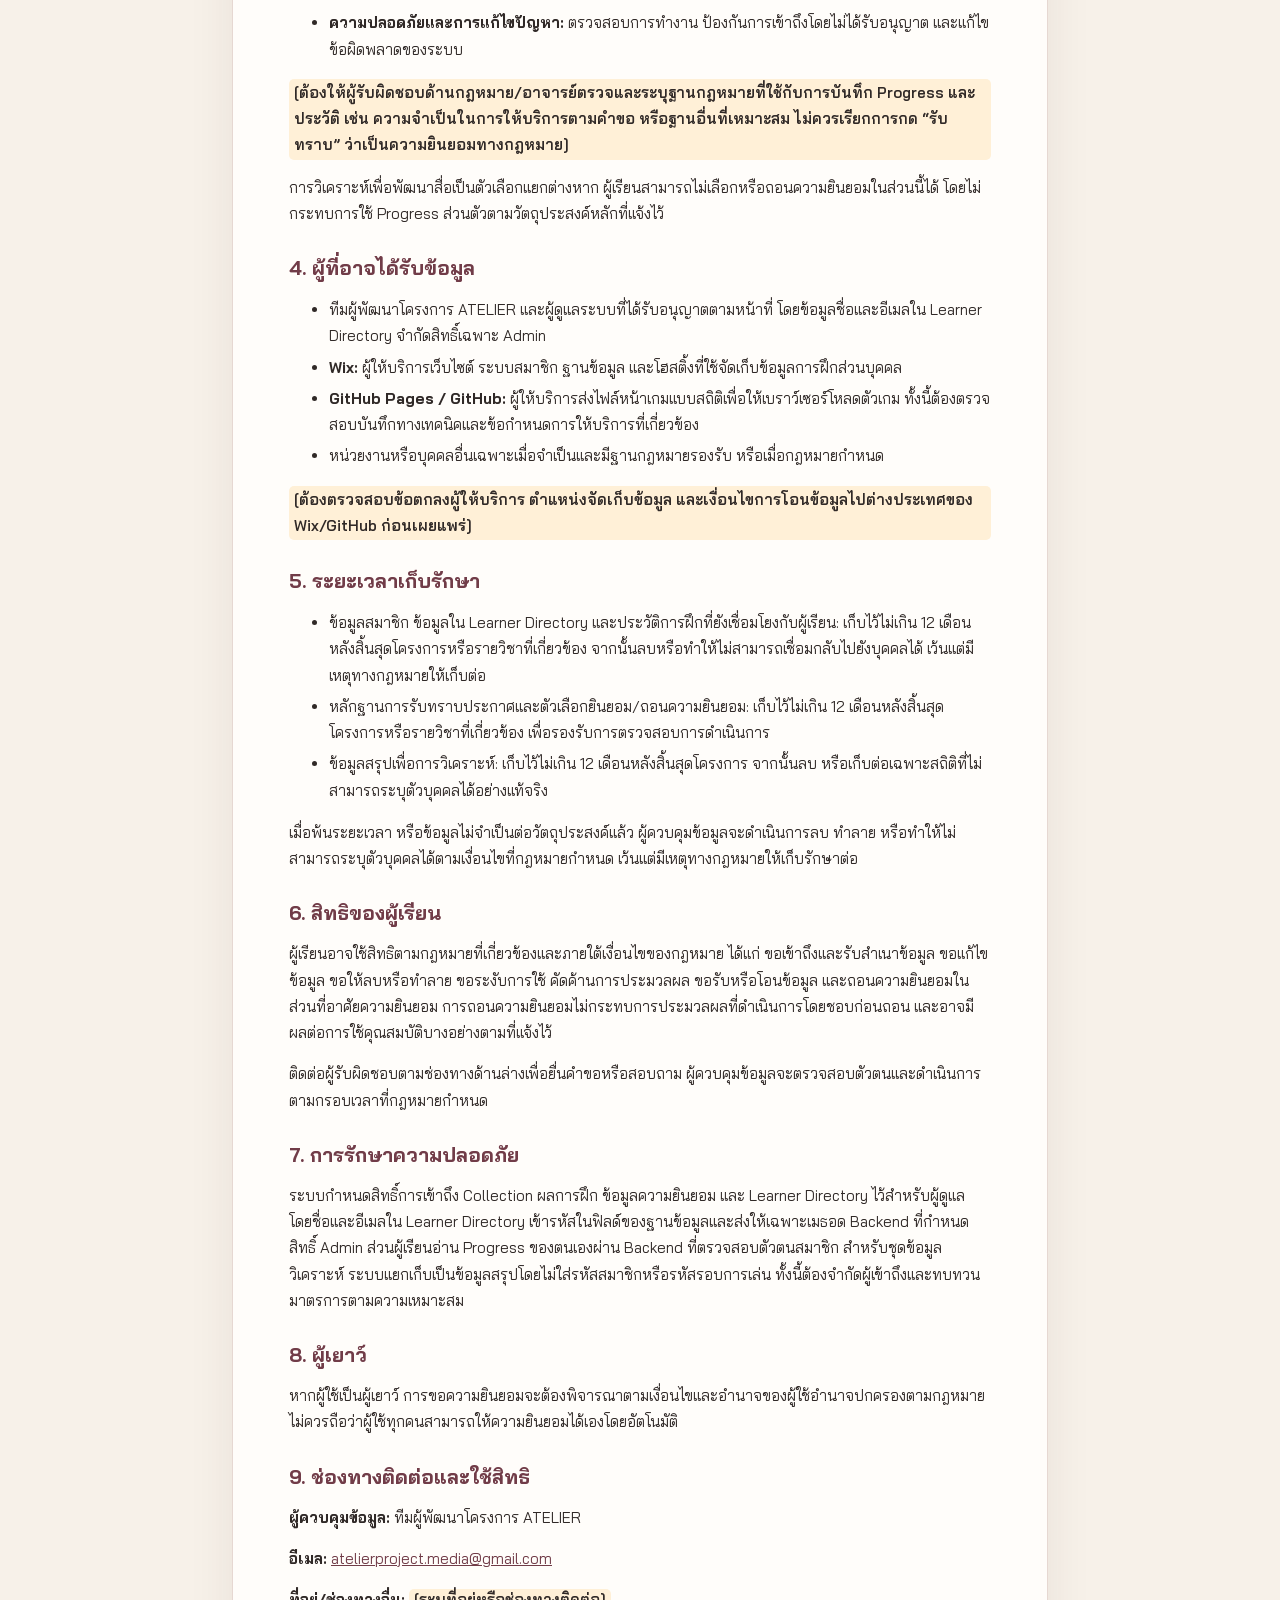
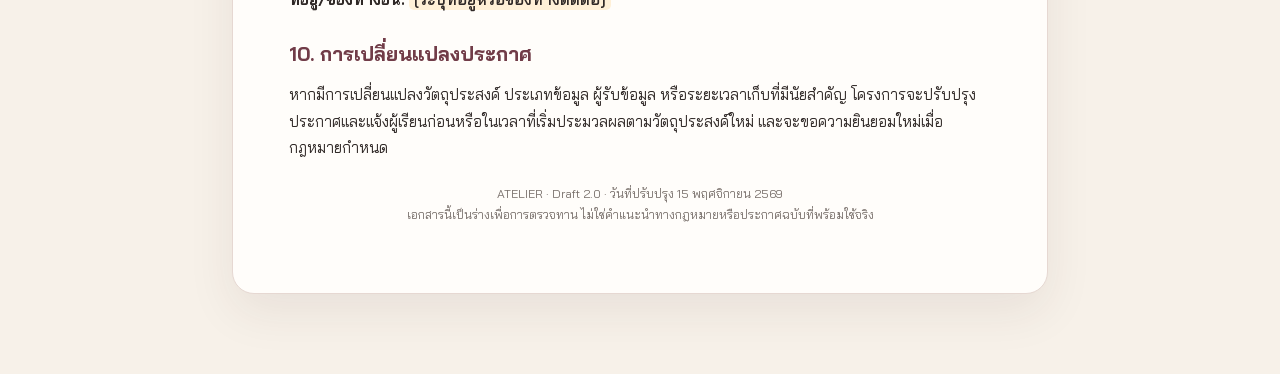
==== commit 32d2ab10: "Disclose admin learner directory data in privacy notice" ====
--- a/privacy-policy.html
+++ b/privacy-policy.html
@@ -45,8 +45,8 @@
 
     <div class="meta">
       <div><small>ผู้ควบคุมข้อมูลตามที่โครงการกำหนด</small><strong>ทีมผู้พัฒนาโครงการ ATELIER</strong></div>
-      <div><small>เวอร์ชัน</small><strong>Draft 1.0 · 15 พฤศจิกายน 2569</strong></div>
-      <div><small>ผู้ประสานงานโครงการ ATELIER</small><strong>สุกัลยา ภิญโญพิมลพร</strong></div>
+      <div><small>เวอร์ชัน</small><strong>Draft 2.0 · 15 พฤศจิกายน 2569</strong></div>
+      <div><small>ช่องทางติดต่อทีมพัฒนา</small><strong>ติดต่อทีมพัฒนา ATELIER</strong></div>
       <div><small>ช่องทางติดต่อเรื่องข้อมูลส่วนบุคคล</small><strong><a href="mailto:atelierproject.media@gmail.com">atelierproject.media@gmail.com</a></strong></div>
     </div>
 
@@ -56,6 +56,7 @@
     <h2>2. ข้อมูลส่วนบุคคลที่เก็บ</h2>
     <ul>
       <li><strong>ข้อมูลสมาชิก:</strong> รหัสสมาชิก Wix ที่ใช้เชื่อมประวัติการฝึกกับบัญชีของผู้เรียน และข้อมูลโปรไฟล์ที่จำเป็นต่อการใช้งานระบบสมาชิก</li>
+      <li><strong>ข้อมูลระบุตัวผู้เรียนใน Learner Directory:</strong> ชื่อผู้เรียน อีเมล (ถ้ามี) รหัสผู้เข้าร่วม และสถานะที่ทีมผู้ดูแลบันทึกแยกจากระเบียนคะแนน เพื่อเชื่อม Member ID กับผลการฝึกและตรวจสอบความคืบหน้ารายบุคคล ข้อมูลชื่อและอีเมลถูกเข้ารหัสในฟิลด์ของฐานข้อมูลและจำกัดการเข้าถึงเฉพาะผู้ดูแลระบบ</li>
       <li><strong>ข้อมูลการฝึก:</strong> Chapter ประเภทเกม (Matching, Scenario, Keyboard) รหัสโจทย์/คำตอบที่เลือก จำนวนครั้งที่ตอบ ความถูกต้อง การเปิดเฉลย คะแนน สถานะของรอบ และเวลาเริ่ม–จบ/ระยะเวลาการฝึก</li>
       <li><strong>ข้อมูลความคืบหน้า:</strong> จำนวนโจทย์ที่ทำสำเร็จ ความคืบหน้าราย Chapter สถิติรายประเภทเกม และประวัติการฝึกที่แสดงแก่เจ้าของบัญชี</li>
       <li><strong>ข้อมูลการตั้งค่าความเป็นส่วนตัว:</strong> เวอร์ชันประกาศที่รับทราบ ตัวเลือกยินยอมเพื่อการวิเคราะห์ วันและเวลาที่บันทึกหรือถอนตัวเลือก และภาษาที่ใช้แสดงประกาศ</li>
@@ -67,6 +68,7 @@
     <ul>
       <li><strong>การยืนยันสมาชิกและให้บริการ:</strong> เชื่อมข้อมูลกับบัญชีสมาชิกเพื่อให้ระบบทำงานได้</li>
       <li><strong>Progress และ Learning History:</strong> บันทึกผลการฝึกเพื่อแสดงความคืบหน้าและประวัติส่วนตัวของผู้เรียน และให้ผู้เรียนกลับมาทบทวนได้</li>
+      <li><strong>การจัดการข้อมูลผู้เรียนสำหรับผู้ดูแล:</strong> ใช้ชื่อและอีเมลที่จำเป็น (หากมี) จับคู่กับ Member ID เพื่อให้ทีมผู้ดูแลตรวจสอบผลการเรียนรู้รายบุคคลและดูแลข้อมูลใน Admin Dashboard โดยไม่คัดลอกชื่อและอีเมลไปไว้ในทุกระเบียนคำตอบหรือคะแนน</li>
       <li><strong>การวิเคราะห์เพื่อพัฒนาสื่อ:</strong> เป็นตัวเลือกเพิ่มเติมและไม่บังคับ หากผู้เรียนยินยอม ระบบจะนำคำตอบไปเพิ่มในชุดข้อมูลสรุปตาม Chapter ประเภทเกม และโจทย์ โดยไม่ใส่รหัสสมาชิกหรือรหัสรอบการเล่นลงในชุดสรุปดังกล่าว</li>
       <li><strong>ความปลอดภัยและการแก้ไขปัญหา:</strong> ตรวจสอบการทำงาน ป้องกันการเข้าถึงโดยไม่ได้รับอนุญาต และแก้ไขข้อผิดพลาดของระบบ</li>
     </ul>
@@ -75,7 +77,7 @@
 
     <h2>4. ผู้ที่อาจได้รับข้อมูล</h2>
     <ul>
-      <li>ทีมผู้พัฒนาโครงการ ATELIER และบุคคลที่ได้รับมอบหมายให้ดูแลระบบและข้อมูลตามหน้าที่</li>
+      <li>ทีมผู้พัฒนาโครงการ ATELIER และผู้ดูแลระบบที่ได้รับอนุญาตตามหน้าที่ โดยข้อมูลชื่อและอีเมลใน Learner Directory จำกัดสิทธิ์เฉพาะ Admin</li>
       <li><strong>Wix:</strong> ผู้ให้บริการเว็บไซต์ ระบบสมาชิก ฐานข้อมูล และโฮสติ้งที่ใช้จัดเก็บข้อมูลการฝึกส่วนบุคคล</li>
       <li><strong>GitHub Pages / GitHub:</strong> ผู้ให้บริการส่งไฟล์หน้าเกมแบบสถิติเพื่อให้เบราว์เซอร์โหลดตัวเกม ทั้งนี้ต้องตรวจสอบบันทึกทางเทคนิคและข้อกำหนดการให้บริการที่เกี่ยวข้อง</li>
       <li>หน่วยงานหรือบุคคลอื่นเฉพาะเมื่อจำเป็นและมีฐานกฎหมายรองรับ หรือเมื่อกฎหมายกำหนด</li>
@@ -84,9 +86,9 @@
 
     <h2>5. ระยะเวลาเก็บรักษา</h2>
     <ul>
-      <li>ข้อมูลสมาชิกและประวัติการฝึก: <span class="placeholder">[ระบุระยะเวลาและเหตุการณ์เริ่มนับ เช่น จบภาคการศึกษา/สิ้นสุดโครงการ]</span></li>
-      <li>หลักฐานการรับทราบประกาศและตัวเลือกยินยอม/ถอนความยินยอม: <span class="placeholder">[ระบุระยะเวลาเก็บและเหตุผล]</span></li>
-      <li>ข้อมูลสรุปเพื่อการวิเคราะห์: <span class="placeholder">[ระบุระยะเวลาเก็บก่อนลบหรือทำให้ไม่สามารถระบุตัวบุคคลได้]</span></li>
+      <li>ข้อมูลสมาชิก ข้อมูลใน Learner Directory และประวัติการฝึกที่ยังเชื่อมโยงกับผู้เรียน: เก็บไว้ไม่เกิน 12 เดือนหลังสิ้นสุดโครงการหรือรายวิชาที่เกี่ยวข้อง จากนั้นลบหรือทำให้ไม่สามารถเชื่อมกลับไปยังบุคคลได้ เว้นแต่มีเหตุทางกฎหมายให้เก็บต่อ</li>
+      <li>หลักฐานการรับทราบประกาศและตัวเลือกยินยอม/ถอนความยินยอม: เก็บไว้ไม่เกิน 12 เดือนหลังสิ้นสุดโครงการหรือรายวิชาที่เกี่ยวข้อง เพื่อรองรับการตรวจสอบการดำเนินการ</li>
+      <li>ข้อมูลสรุปเพื่อการวิเคราะห์: เก็บไว้ไม่เกิน 12 เดือนหลังสิ้นสุดโครงการ จากนั้นลบ หรือเก็บต่อเฉพาะสถิติที่ไม่สามารถระบุตัวบุคคลได้อย่างแท้จริง</li>
     </ul>
     <p>เมื่อพ้นระยะเวลา หรือข้อมูลไม่จำเป็นต่อวัตถุประสงค์แล้ว ผู้ควบคุมข้อมูลจะดำเนินการลบ ทำลาย หรือทำให้ไม่สามารถระบุตัวบุคคลได้ตามเงื่อนไขที่กฎหมายกำหนด เว้นแต่มีเหตุทางกฎหมายให้เก็บรักษาต่อ</p>
 
@@ -95,7 +97,7 @@
     <p>ติดต่อผู้รับผิดชอบตามช่องทางด้านล่างเพื่อยื่นคำขอหรือสอบถาม ผู้ควบคุมข้อมูลจะตรวจสอบตัวตนและดำเนินการตามกรอบเวลาที่กฎหมายกำหนด</p>
 
     <h2>7. การรักษาความปลอดภัย</h2>
-    <p>ระบบกำหนดสิทธิ์การเข้าถึง Collection ผลการฝึกและข้อมูลความยินยอมไว้สำหรับผู้ดูแล และให้ผู้เรียนอ่าน Progress ของตนเองผ่าน Backend ที่ตรวจสอบตัวตนสมาชิก สำหรับชุดข้อมูลวิเคราะห์ ระบบแยกเก็บเป็นข้อมูลสรุปโดยไม่ใส่รหัสสมาชิกหรือรหัสรอบการเล่น ทีมงานต้องจำกัดผู้เข้าถึงและทบทวนมาตรการตามความเหมาะสม</p>
+    <p>ระบบกำหนดสิทธิ์การเข้าถึง Collection ผลการฝึก ข้อมูลความยินยอม และ Learner Directory ไว้สำหรับผู้ดูแล โดยชื่อและอีเมลใน Learner Directory เข้ารหัสในฟิลด์ของฐานข้อมูลและส่งให้เฉพาะเมธอด Backend ที่กำหนดสิทธิ์ Admin ส่วนผู้เรียนอ่าน Progress ของตนเองผ่าน Backend ที่ตรวจสอบตัวตนสมาชิก สำหรับชุดข้อมูลวิเคราะห์ ระบบแยกเก็บเป็นข้อมูลสรุปโดยไม่ใส่รหัสสมาชิกหรือรหัสรอบการเล่น ทั้งนี้ต้องจำกัดผู้เข้าถึงและทบทวนมาตรการตามความเหมาะสม</p>
 
     <h2>8. ผู้เยาว์</h2>
     <p>หากผู้ใช้เป็นผู้เยาว์ การขอความยินยอมจะต้องพิจารณาตามเงื่อนไขและอำนาจของผู้ใช้อำนาจปกครองตามกฎหมาย ไม่ควรถือว่าผู้ใช้ทุกคนสามารถให้ความยินยอมได้เองโดยอัตโนมัติ</p>
@@ -108,7 +110,7 @@
     <h2>10. การเปลี่ยนแปลงประกาศ</h2>
     <p>หากมีการเปลี่ยนแปลงวัตถุประสงค์ ประเภทข้อมูล ผู้รับข้อมูล หรือระยะเวลาเก็บที่มีนัยสำคัญ โครงการจะปรับปรุงประกาศและแจ้งผู้เรียนก่อนหรือในเวลาที่เริ่มประมวลผลตามวัตถุประสงค์ใหม่ และจะขอความยินยอมใหม่เมื่อกฎหมายกำหนด</p>
 
-    <p class="footer">ATELIER · Draft 1.0 · วันที่จัดทำ 15 พฤศจิกายน 2569<br>เอกสารนี้เป็นร่างเพื่อการตรวจทาน ไม่ใช่คำแนะนำทางกฎหมายหรือประกาศฉบับที่พร้อมใช้จริง</p>
+    <p class="footer">ATELIER · Draft 2.0 · วันที่ปรับปรุง 15 พฤศจิกายน 2569<br>เอกสารนี้เป็นร่างเพื่อการตรวจทาน ไม่ใช่คำแนะนำทางกฎหมายหรือประกาศฉบับที่พร้อมใช้จริง</p>
   </article>
 </main>
 </body>
